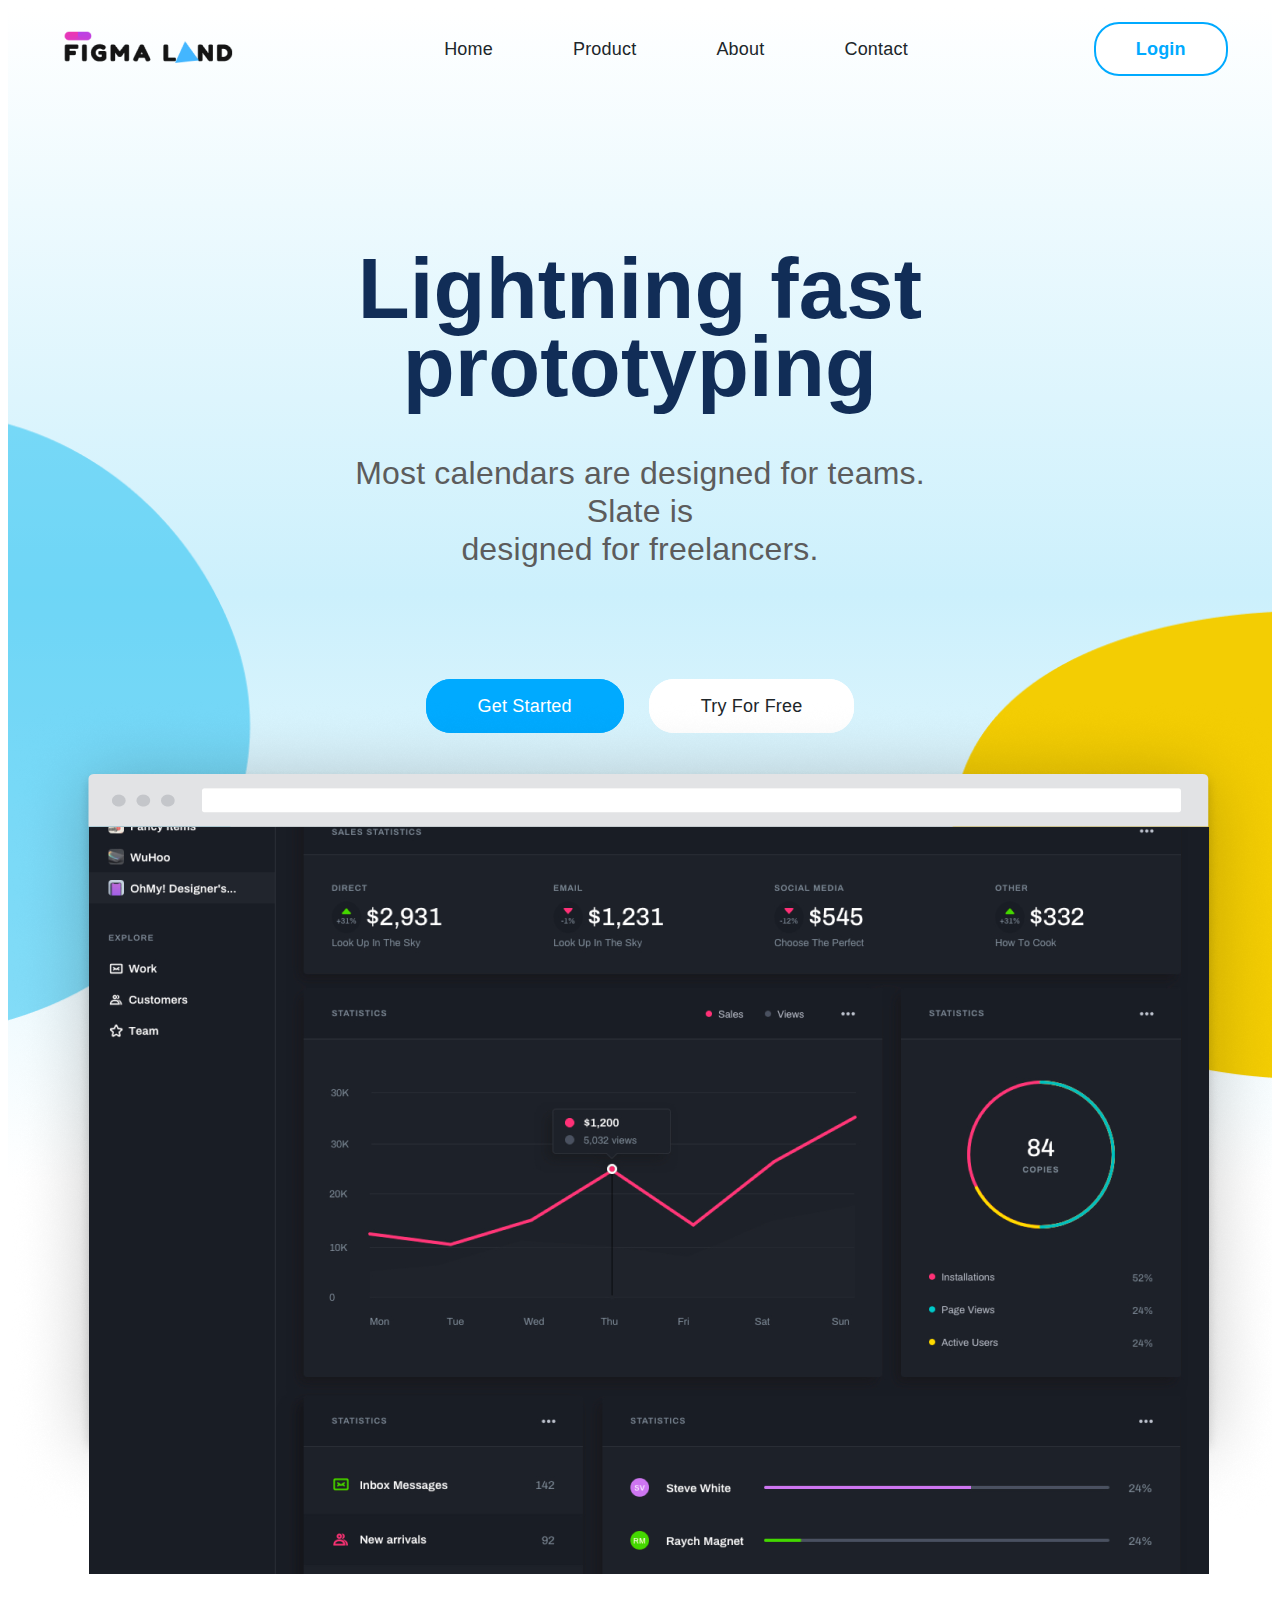
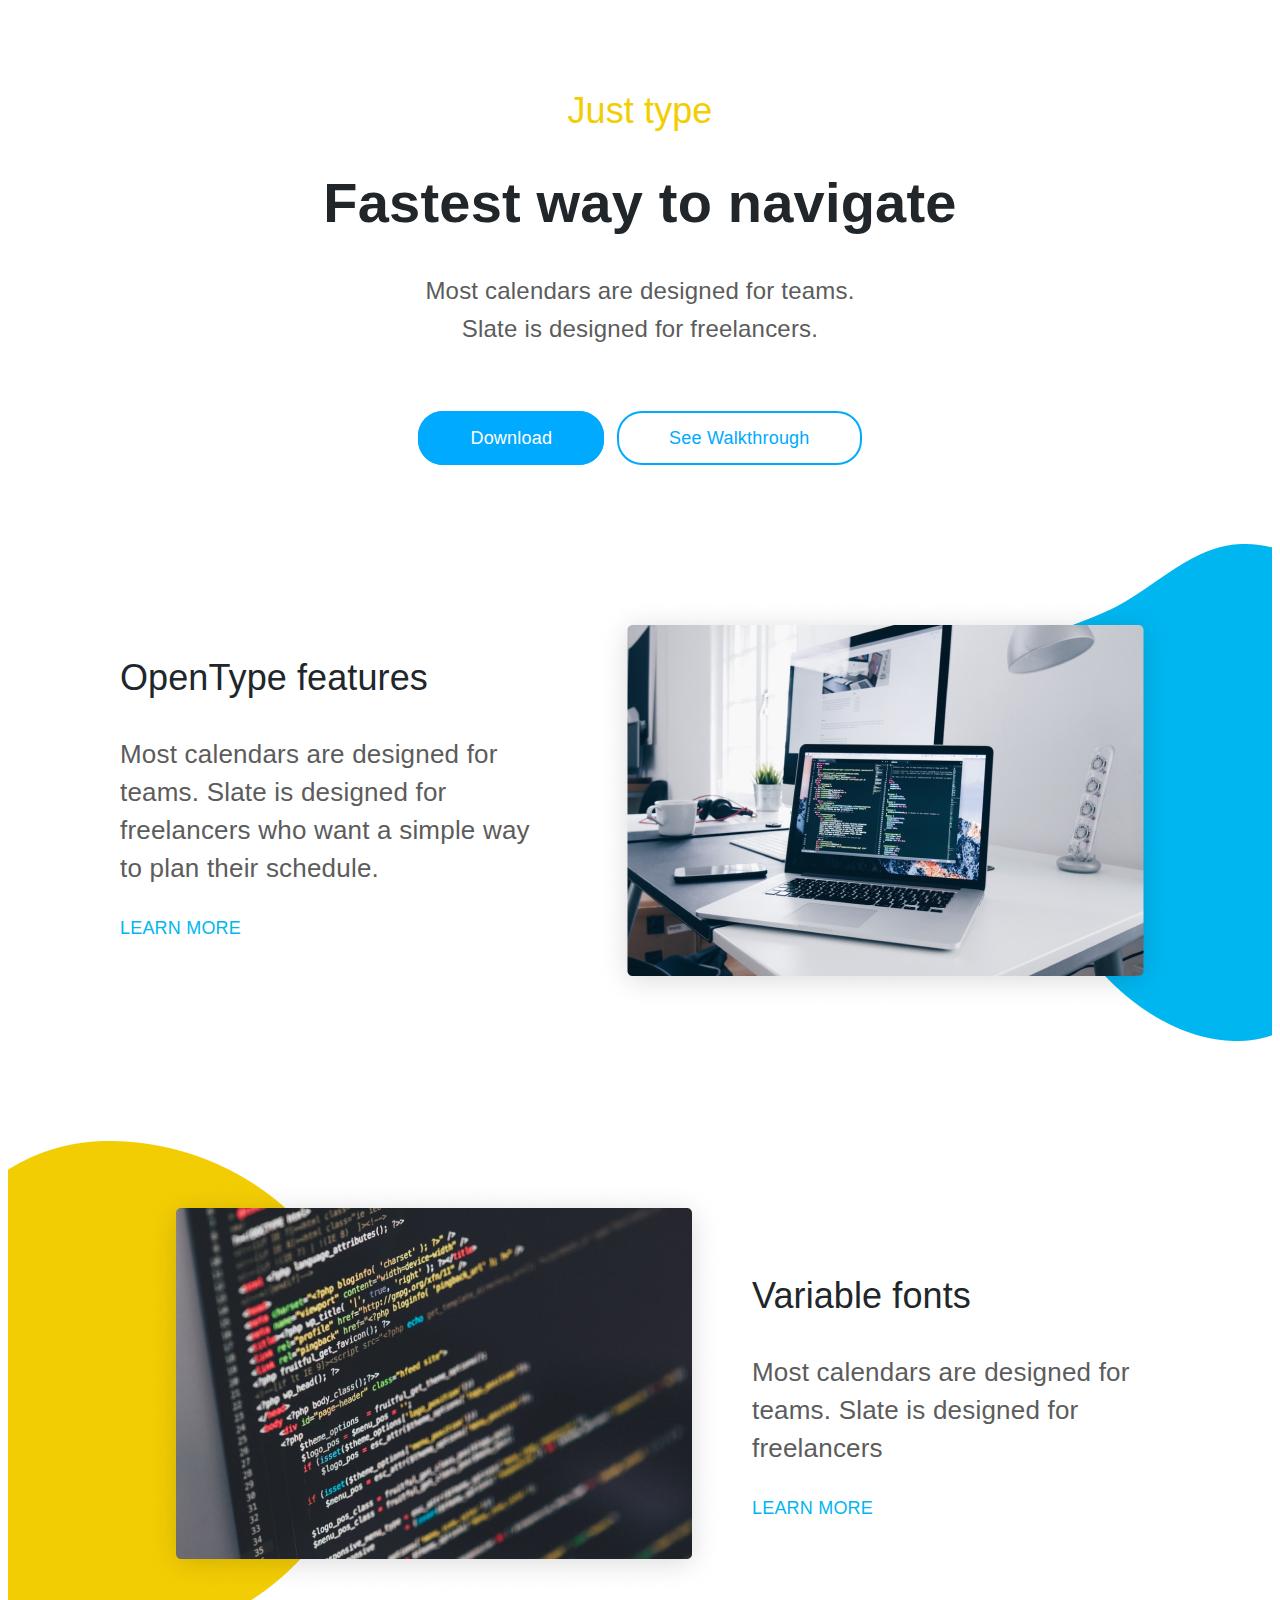
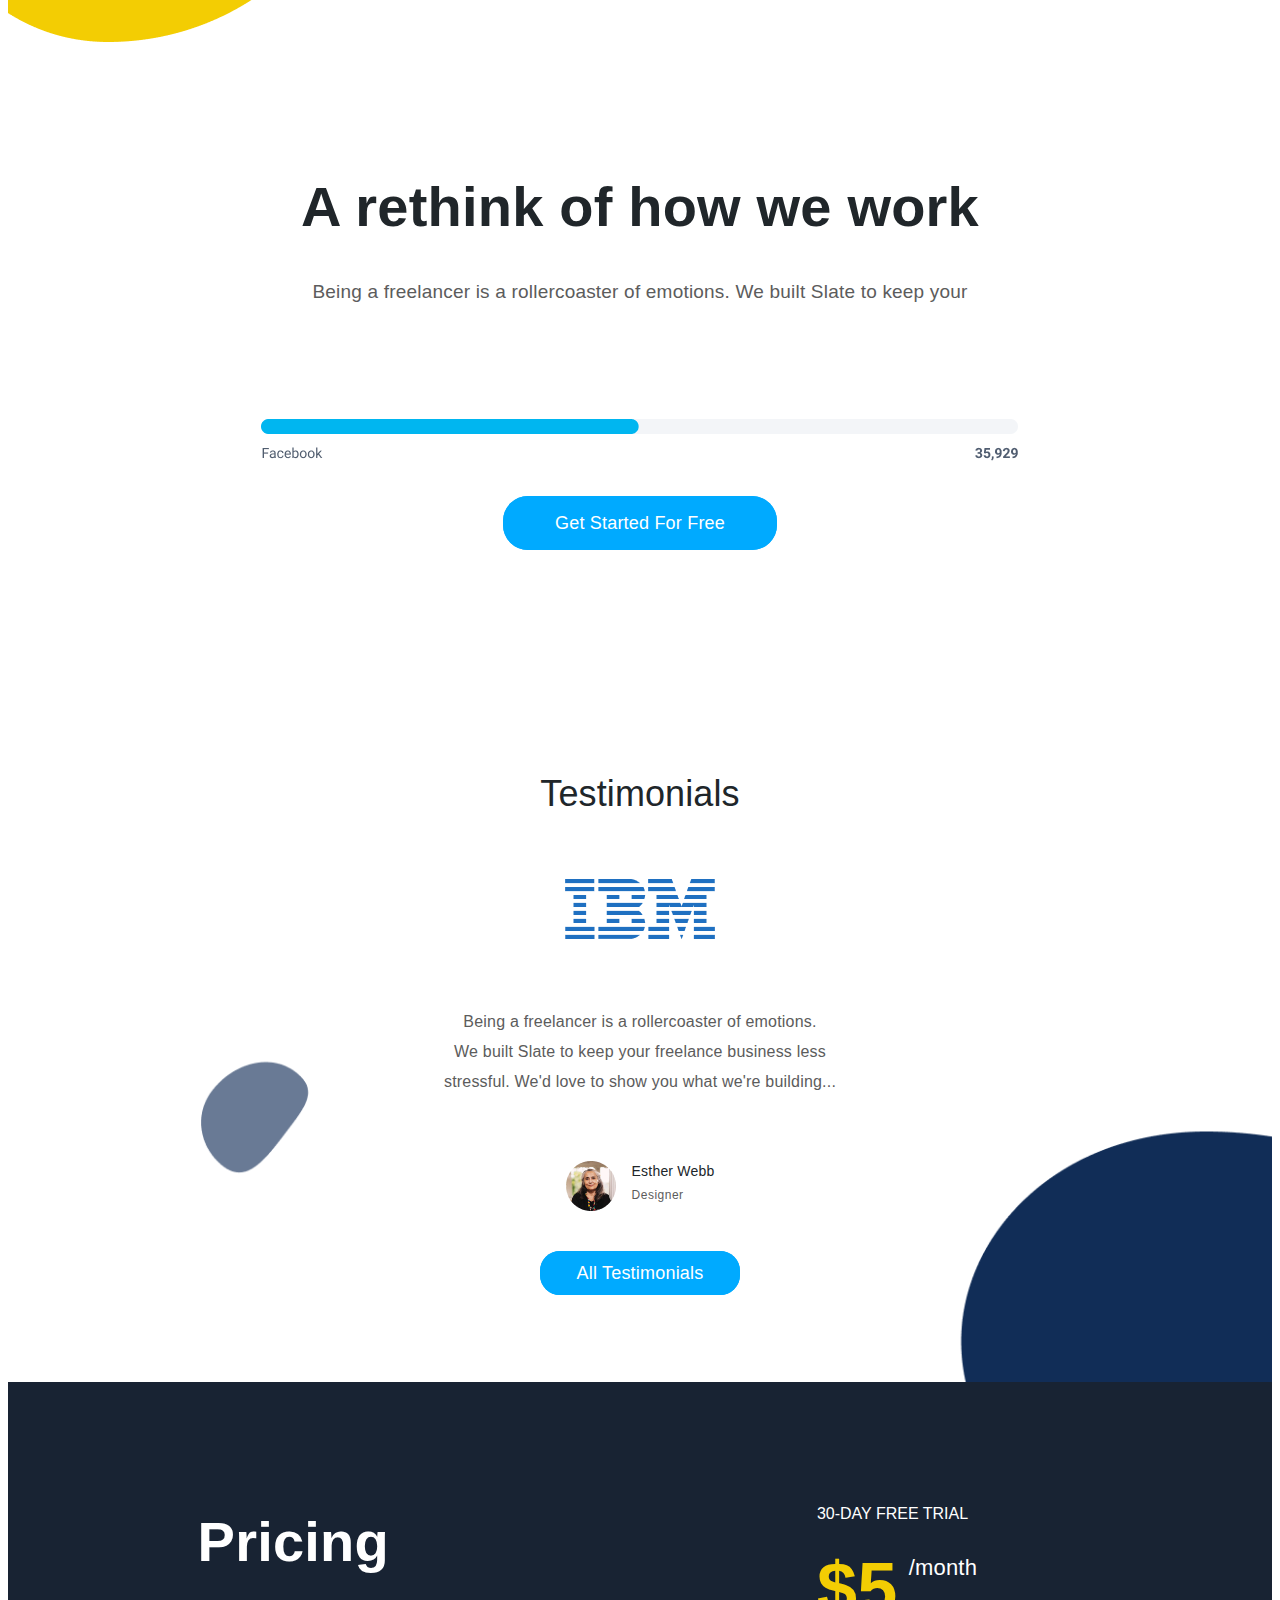
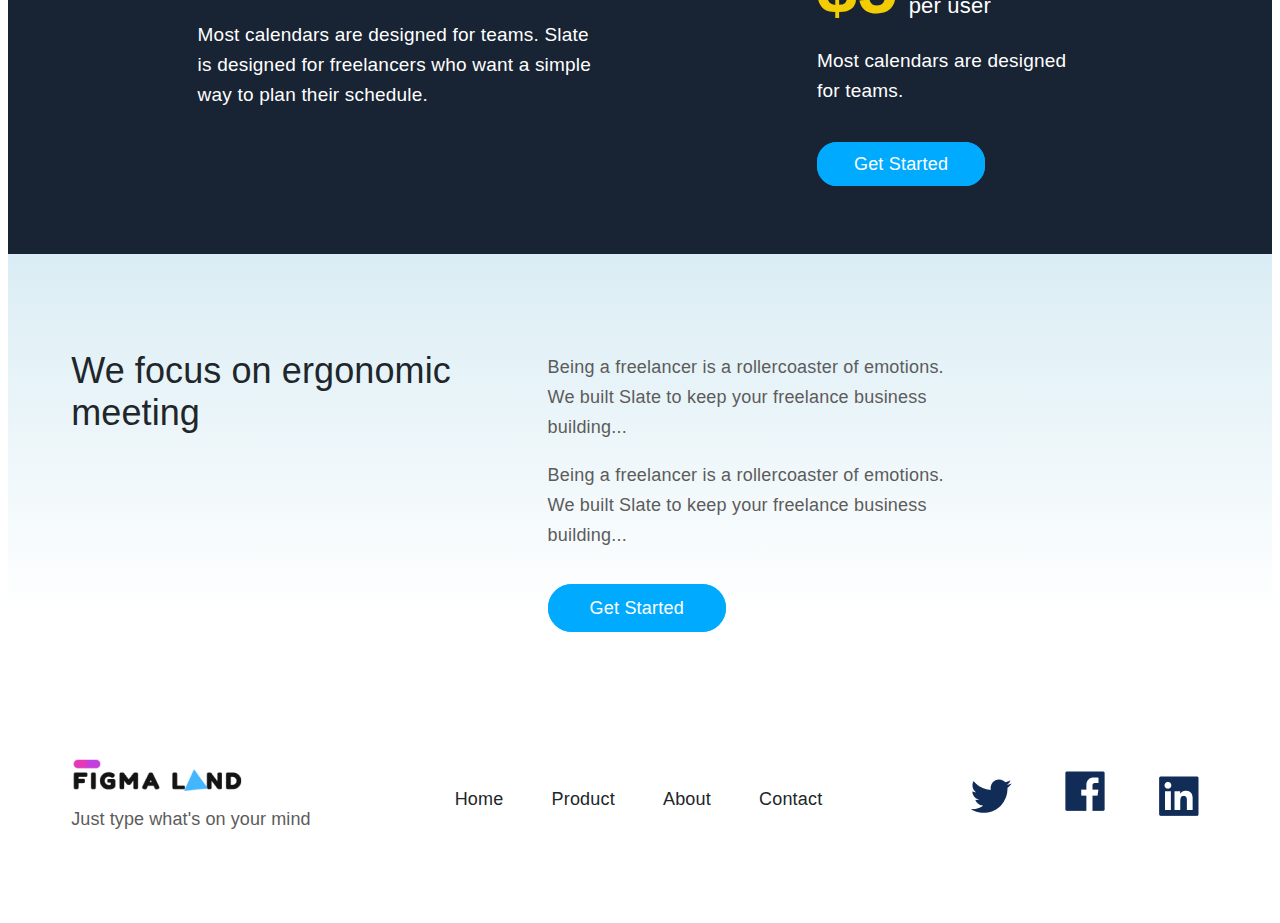
==== index.html @ 4561b0c1 "Add HTML and CSS files" ====
<!DOCTYPE html>
<html lang="en">
<head>
    <meta charset="UTF-8">
    <meta name="viewport" content="width=device-width, initial-scale=1.0">
    <title>Figma Land</title>
    <link rel="preconnect" href="https://fonts.googleapis.com" />
    <link rel="preconnect" href="https://fonts.gstatic.com" crossorigin />
    <link
      href="https://fonts.googleapis.com/css2?family=Lato:wght@300;400&family=Montserrat&display=swap"
      rel="stylesheet"
    />
<link href="https://cdnjs.cloudflare.com/ajax/libs/font-awesome/6.0.0-beta3/css/all.min.css" rel="stylesheet">
    <link rel="stylesheet" href="style.css">
</head>
<body>
    <div class="Container">


        <div class="navandcontainer">
        
     <div class="Lightninnav">
       <header>
         <div class="logo">
            <img src="images/logofigmalogo.png" alt="">
         </div>

     
         <nav>
            <li >Home</li>
            <li >Product</li>
            <li >About</li>
            <li >Contact</li>
        </nav>

        
       
        

        <div class="login">
            <a href="login.html" class="login-button" >Login</a>
        </div>
        <div class="toggle">
            <img src="images/togglepic.png" alt="">
        </div>
       </header>
       
       <div class="LightningContainer">
       <div class="LightningText">
        <h1>Lightning fast 
            prototyping</h1>
            <p>Most calendars are designed for teams. Slate is <br>
                designed for freelancers.</p>
              <div class="mobileP"> Most calendars are designed for teams.</div>  
       </div>

       <div class="startedtry">
       <div class="GetStarted">
            <a href="#" class="started-button" >Get Started</a>
       </div>
       <div class="free">
        <a href="#" class="free-button" >Try For Free</a>
        </div>
        </div>

       

    </div>
</div>
</div>
    <div class="screen">
        <img src="images/FlatBrowser.png" alt="">
    </div>
   


  <div class="navigateContainer">
    <h2>Just type</h2>
    <h1>Fastest way to navigate</h1>
    <p>Most calendars are designed for teams. 
        Slate is designed for freelancers.</p>
       <div class="downloadbuttons">
        <div class="first">
            <a href="#" class="downloadbutton1" >Download</a>
        </div>

        <div class="second">
            <a href="#" class="downloadbutton2" >See Walkthrough</a>
        </div>
       </div> 
  
    </div>




<div class="featuresContainer">
<div class="features1">

<div class="features1text">
<h3>OpenType features </h3>
<p>Most calendars are designed for teams. 
    Slate is designed for freelancers who 
    want a simple way to plan their 
    schedule.</p>
<h5>LEARN MORE</h5>
</div>
<div class="featuresimage1">
    <img src="images/features1.png" alt="">
    </div>
</div>

<div class="features2">

    <div class="features2image">
        <img src="images/features2.png" alt="">
        </div>

        <div class="features2text">
            <h3>Variable fonts </h3>
            <p>Most calendars are designed for 
                teams. Slate is designed for 
                freelancers </p>
            <h5>LEARN MORE</h5>
        </div>

</div>

</div>



<div class="featuresContainer2">
    <div class="secfeatures1">
    
        <div class="secfeaturesimage1">
            <img src="images/2ndfeatures1.png" alt="">
            </div>
        </div>


        <div class="secfeatures1text">
            <h3>Variable fonts </h3>
            <p>Most calendars are designed for 
                teams. Slate is designed for 
                freelancers </p>
            <h5>LEARN MORE</h5>
        </div>

  
    
    
    <div class="secfeatures2">
    
        <div class="secfeatures2image">
            <img src="images/2ndfeatures2.png" alt="">
            </div>
    
            <div class="secfeatures2text">
                <h3>OpenType features </h3>
                <p>Most calendars are designed for teams. 
                    Slate is designed for freelancers who 
                    wan.</p>
                <h5>LEARN MORE</h5>
                </div>
    
    </div>
    
    </div>
    



<div class="rethink">
<h1 class="rethink1">A rethink of how we work</h1>
<p class="rethink1">Being a freelancer is a rollercoaster of emotions. We built Slate to keep your 
</p>

<h1 class="rethink2">File tasks</h1>
<p class="rethink2">Being a freelancer is a rollercoaster 
    of emotions. We built Slate to keep 
    your freelance business 
    less stressful.</p>

<div class="rethinkimage">
    <div class="thinkimage1">
<img src="images/thinkimage2.png" alt="">
    </div>

    <div class="thinkimage2nd">
        <img src="images/thinkimage3.png" alt="">
            </div>

    <div class="thinkimage2">
        <a href="#" class="think2" >Get Started For Free</a>
    </div>
</div>

</div>
<div class="testimonials">
<div class="testi1">
    <div class="testi11">

    <h3>Testimonials</h3>

    <div class="ibmpic">
   <img src="images/ibmpic.png" alt="">
    </div>

    <p class="testimonialsfirst">Being a freelancer is a rollercoaster of emotions. <br>
        We built Slate to keep your freelance business less stressful. 
        We'd love to show you what we're building...</p>

        <p class="testimonials2nd">Being a freelancer is a rollercoaster of 
            emotions. We built Slate to keep your 
            freelance business less stressful. </p>
    
        </div>

    <div class="esther">
     <div class="estherpic">
     <img src="images/estherwebb.png" alt="">
     </div>
     <div class="esthertext">
        <p>Esther Webb</p>
        <div class="designer">Designer</div>
        
     </div>
    </div>

    <div class="testimonialsbutton">
    <a  class="testibutton" href="#">All Testimonials</a>
    </div>
</div>
    <div class="testicover">
        <img src="images/testimonialscover.png" alt="">
    </div>

    <div class="testicover2nd">
        <img src="images/testimonialscover2nd.png" alt="">
    </div>

</div>

<div class="pricingcontainer">
    <div class="pricingflexbox">

    
<div class="pricing">
<h2>Pricing</h2>

<p class="pricing1st">Most calendars are designed for teams. Slate is 
    designed for freelancers who want a simple 
    way to plan their schedule.</p>

    <p class="pricing2nd">Most calendars are designed for teams. Slate is 
        designed for freelancers who want a simple 
        way</p>

</div>

<div class="trial">
<h6>30-DAY FREE TRIAL</h6>

<div class="dollar">
<div class="figure">
    $5
</div>

<div class="month">
    /month per 
    user
</div>
</div>

<p>Most calendars are designed 
    for teams. </p>

<div class="trialbutton">
<a class="trialbtn" href="#">Get Started</a>
</div>

</div>

</div>
</div>

<div class="focus">
    <div class="focusflex">
<div class="focushead">
<h4>We focus on ergonomic
    meeting</h4>
</div>

<div class="focusparagraph">
<p>Being a freelancer is a rollercoaster of emotions. 
    We built Slate to keep your freelance business
    building...
    </p>
    <p>Being a freelancer is a rollercoaster of emotions. 
        We built Slate to keep your freelance business
        building...</p>
<div class="focusbutton">
    <a class="focusbtn" href="#">Get Started</a>
</div>
</div>
</div>
</div>

<div class="footer">
    <div class="footerflex">

    
    <div class="footerlogo">
   <div class="footerpic">
<img src="images/footlogo.png" alt="">
   </div>
   <p>Just type what's on your mind</p>
    </div>

   <div class="footernav">
  <li>Home</li>
  <li>Product</li>
  <li>About</li>
  <li>Contact</li>
   </div>

   <div class="footersocials">
  <div class="twitter">
<img src="images/twitterfoot.png" alt="">
  </div>

  <div class="fb">
    <img src="images/fbfoot.png" alt="">
  </div>

  <div class="linkedin">
    <img src="images/linkedfoot.png" alt="">
  </div>
   </div>
</div>
</div>

    </div>




    </body>
</html>
---- style.css ----
@import url("https://fonts.googleapis.com/css2?family=Lato:wght@300;400&family=Montserrat&display=swap");
.Container{
    width: 100%;
    overflow: hidden;
}

header{
    display: flex;
    width: 93%;
    margin: auto;
    gap: 5rem;
    align-items: center;
    justify-content: center;
}
nav{
    display: flex;
    margin: auto;
    gap: 5rem;

}
li{
    list-style: none;

    font-family: 'Circular Std', Arial, sans-serif;
font-size: 18px;
font-weight: 420;
line-height: 20px;
letter-spacing: 0.20000000298023224px;
text-align: left;
color: #20262A;

}

.login-button{
    border: 2px solid #00aaff;
    text-decoration: none;
    border-radius: 25px;
    padding: 15px 40px;
    text-align: center;
    color: #00aaff;
    background-color: white;
    
    font-family: 'Circular Std', Arial, sans-serif;
font-size: 18px;
font-weight: 700;
line-height: 20px;
letter-spacing: 0.20000000298023224px;
text-align: left;

}

.login-button:hover {
        background-color: #00aaff;
        color: #ffffff;
}
.toggle{
    display: none;
}

.LightningText h1{
    font-family: 'Circular Std', Arial, sans-serif;
font-size: 72px;
font-weight: 600;
line-height: 78px;
letter-spacing: 0.20000000298023224px;
text-align: center;
width: 70%;
margin: auto;
margin-top: 10rem;
margin-bottom: 3rem;
color: #112D57;


}
.LightningText{
    text-align: center;
    margin: auto;
    width: 93%;
    

}
.LightningText p{
    
    font-family: 'Circular Std', Arial, sans-serif;
    font-size: 24px;
    font-weight: 450;
    line-height: 38px;
    letter-spacing: 0.20000000298023224px;
    text-align: center;
    color: #5C5C5C;
    width: 50%;
    margin: auto;
    margin-top: 3rem;

}

.mobileP{
    display: none;
}

.startedtry{
    display: flex;
    margin: auto;
    text-align: center;
    width: 93%;
    justify-content: center;
    margin-top: 8rem;
    margin-bottom: 4rem;
    gap: 25px;
}




.started-button{
    border: 2px solid #00aaff;
    text-decoration: none;
    border-radius: 25px;
    padding: 15px 50px;
    text-align: center;
    color: white;
    background-color: #00aaff;
    
font-family: 'Circular Std', Arial, sans-serif;
font-size: 18px;
font-weight: 500;
line-height: 20px;
letter-spacing: 0.2px;


}

.started-button:hover {
        background-color:  #ffffff;
        color: #00aaff;
}

.free-button{
    border: 2px solid white;
    text-decoration: none;
    border-radius: 25px;
    padding: 15px 50px;
    text-align: center;
    color: #20262A;
    background-color: white;
    font-family: 'Circular Std', Arial, sans-serif;
font-size: 18px;
font-weight: 500;
line-height: 20px;
letter-spacing: 0.2px;
}

.free-button:hover {
        background-color:  #00aaff;
        color: white;
}

.LightningContainer{
    background-image: url('images/confettishapes.png');
    background-repeat: no-repeat;
    background-size: 100%;
    padding-bottom: 25rem;
    
   
}
.navandcontainer {
    background: linear-gradient(to bottom, white, #ccf0fc, white);
  
}



 
 .screen{
    margin: auto;
    text-align: center;
    
    justify-content: center;
    position: relative;
    margin-top: -30rem;
 }
 .navigateContainer{
    margin: auto;
    width: 93%;
    text-align: center;
    margin-top: 7rem;
 }
.navigateContainer h2{
   
    font-family: 'Circular Std', Arial, sans-serif;
font-size: 36px;
font-weight: 450;
line-height: 42px;
letter-spacing: 0.10000000149011612px;
color: #F3CD03;
text-align: center;



}

.navigateContainer h1{
    font-family: 'Circular Std', Arial, sans-serif;
font-size: 56px;
font-weight: 700;
line-height: 65px;
letter-spacing: 0.20000000298023224px;
text-align: center;
color: #20262A;
}


.navigateContainer p{
    font-family: 'Circular Std', Arial, sans-serif;
font-size: 24px;
font-weight: 450;
line-height: 38px;
letter-spacing: 0.20000000298023224px;
text-align: center;
color: #5C5C5C;
width: 40%;
justify-content: center;
align-items: center;
margin: auto;


}

.downloadbuttons{
    display: flex;
    margin: auto;
    gap: 13px;
    text-align: center;
    justify-content: center;
    margin-top: 5rem;

}

.downloadbutton1{
    border: 2px solid #00aaff;
    text-decoration: none;
    border-radius: 25px;
    padding: 15px 50px;
    text-align: center;
    color: white;
    background-color: #00aaff;
    font-family: 'Circular Std', Arial, sans-serif;
font-size: 18px;
font-weight: 500;
line-height: 20px;
letter-spacing: 0.2px;
}

.downloadbutton1:hover {
        background-color:  white;
        color: #00aaff;
}

.downloadbutton2{
    border: 2px solid #00aaff;
    text-decoration: none;
    border-radius: 25px;
    padding: 15px 50px;
    text-align: center;
    color: #00aaff;
    background-color: white;
    font-family: 'Circular Std', Arial, sans-serif;
font-size: 18px;
font-weight: 500;
line-height: 20px;
letter-spacing: 0.2px;
}

.downloadbutton2:hover {
        background-color:  #00aaff;
        color: white;
}
.featuresContainer{
    width: 100%;
}

.featuresContainer2{
    display: none;
}

.features1{
    display: flex;
    margin: auto;
    align-items: center;
    margin-top: 6rem;
    
}
.features1text{
    width: 40%;
    justify-content: center;
    margin-left: 7rem;
    
   
  

}
.featuresimage1{
    width: 60%;
    text-align: right;
    
    
}




.features1text h3{
    font-family: 'Circular Std', Arial, sans-serif;
    font-size: 36px;
    font-weight: 450;
    line-height: 42px;
    letter-spacing: 0.10000000149011612px;
    text-align: left;
    color: #20262A;
}
.features1text p{
  
    font-family: 'Circular Std', Arial, sans-serif;

font-size: 26px;
font-weight: 450;
line-height: 38px;
letter-spacing: 0.20000000298023224px;
text-align: left;
width: 95%;
color: #5C5C5C;

}

.features1text h5{
    
    font-family: 'Circular Std', Arial, sans-serif;

font-size: 18px;
font-weight: 450;
line-height: 20px;
letter-spacing: 0.20000000298023224px;
text-align: left;
color: #00B6F0;

}

.features2{
    display: flex;
    margin: auto;
    align-items: center;
    margin-top: 6rem;
    
}


    

.features2text{
    width: 50%;
    justify-content: center;
    margin-left: 7rem;
   
  

}
.features2image{
    width: 50%;
    text-align: right;
}


.features2text h3{
    font-family: 'Circular Std', Arial, sans-serif;
    font-size: 36px;
    font-weight: 450;
    line-height: 42px;
    letter-spacing: 0.10000000149011612px;
    text-align: left;
    color: #20262A;
}
.features2text p{
  
    font-family: 'Circular Std', Arial, sans-serif;

font-size: 26px;
font-weight: 450;
line-height: 38px;
letter-spacing: 0.20000000298023224px;
text-align: left;
width: 80%;
color: #5C5C5C;

}

.features2text h5{
    font-family: 'Circular Std', Arial, sans-serif;
font-size: 18px;
font-weight: 450;
line-height: 20px;
letter-spacing: 0.20000000298023224px;
text-align: left;
color: #00B6F0;

}
.rethink{
    margin: auto;
    text-align: center;
    margin-top: 8rem;
}

.rethink2{
    display: none;
}

.rethink h1{
    
    font-family: 'Circular Std', Arial, sans-serif;
font-size: 56px;
font-weight: 700;
line-height: 65px;
letter-spacing: 0.20000000298023224px;
color: #20262A;

}

.rethink p{
    font-family: 'Circular Std', Arial, sans-serif;
    font-size: 19px;
    font-weight: 450;
    line-height: 30px;
    letter-spacing: 0.20000000298023224px;
    color: #5C5C5C;
    margin-bottom: 7rem;
}
.thinkimage1{
    margin-bottom: 3rem;
}

.thinkimage2nd{
    display: none;
}

.think2{
    border: 2px solid #00aaff;
    text-decoration: none;
    border-radius: 25px;
    padding: 15px 50px;
    text-align: center;
    color: white;
    background-color: #00aaff;
    font-family: 'Circular Std', Arial, sans-serif;
font-size: 18px;
font-weight: 500;
line-height: 20px;
letter-spacing: 0.2px;
}

.think2:hover {
        background-color:  white;
        color: #00aaff;
}
.rethinkimage{
    margin-bottom: 15rem;
}

.testimonials{
    margin: auto;
    text-align: center;
  
    
}

.testimonials2nd{
    display: none;
}

.testicover2nd{
    display: none;
}

.testimonials h3{
    
    font-family: 'Circular Std', Arial, sans-serif;
font-size: 36px;
font-weight: 450;
line-height: 42px;
letter-spacing: 0.10000000149011612px;
color: #20262A;
margin-bottom: 4rem;
}

.ibmpic{
    margin-bottom: 4rem;
}

.testimonials p{
    
    font-family: 'Circular Std', Arial, sans-serif;
font-size: 16px;
font-weight: 450;
line-height: 30px;
letter-spacing: 0.20000000298023224px;
text-align: center;
color: #5C5C5C;
width: 35%;
margin: auto;
margin-bottom: 4rem;
}

.esther{
    text-align: center;
    
    display: flex;
    justify-content: center;
}

.esthertext{
    margin-left: 1rem;
   
}

.esthertext p{
    
    font-family: 'Circular Std', Arial, sans-serif;
    font-size: 14px;
    font-weight: 500;
    line-height: 20px;
    letter-spacing: 0.20000000298023224px;
    text-align: left;
    color: #20262A;
    width: 100%;
}
.designer{
    
    font-family: 'Circular Std', Arial, sans-serif;
font-size: 12px;
font-weight: 450;
line-height: 28px;
letter-spacing: 0.5px;
text-align: left;
color: #5C5C5C;
margin-top: -4rem;
}

.testibutton{
    border: 2px solid #00aaff;
    text-decoration: none;
    color: white;
    background-color: #00aaff;
    border-radius: 20px;
    padding: 10px 35px;
    margin: auto;
    font-family: 'Circular Std', Arial, sans-serif;
font-size: 18px;
font-weight: 500;
line-height: 20px;
letter-spacing: 0.2px;
}
.testimonialsbutton{
    margin-top: 3rem;
}
.testibutton:hover {
    background-color: white;
    color: #00aaff;

}

.testicover{
    
    margin-top: -10rem;
    margin-right: -6rem;
}

.testicover img{
    width: 80%;
    margin-top: 7rem;
    margin-right: -5.3rem;
}

.testi1{
    position: relative;
    margin-bottom: -45rem;
}
.pricingcontainer{
    background-color: #182333;
    padding: 5rem 0rem;
    position: relative;
    margin-top: -0.2rem;
}
.pricingflexbox{
    display: flex;
    width: 70%;
    margin: auto;
    
}
.pricing{
    width: 70%;
}

.pricing h2{
    font-family: 'Circular Std', Arial, sans-serif;
font-size: 56px;
font-weight: 700;
line-height: 65px;
letter-spacing: 0.20000000298023224px;
text-align: left;
color: #FFFFFF;

}

.pricing2nd{
    display: none;
}

.pricing p{
    width: 66%;
   
font-family: 'Circular Std', Arial, sans-serif;
font-size: 19px;
font-weight: 450;
line-height: 30px;
letter-spacing: 0.20000000298023224px;
text-align: left;
color: #FFFFFF;

}




.trial{
    width: 30%;
}

.trial h6{
    
    font-family: 'Circular Std', Arial, sans-serif;
    font-size: 16px;
    font-weight: 450;
    line-height: 28px;
    letter-spacing: 0.2;
    text-align: left;
    color: white;
}

.dollar{
    display: flex;
    margin-top: -1rem;
    gap: 0.7rem;
}
.figure{
    
font-family: 'Circular Std', Arial, sans-serif;
font-size: 72px;
font-weight: 900;
line-height: 78px;
letter-spacing: 0.20000000298023224px;
text-align: left;
color: #F3CD03;

}

.month{
    
font-family: 'Circular Std', Arial, sans-serif;
font-size: 22px;
font-weight: 450;
line-height: 38px;
letter-spacing: 0.20000000298023224px;
text-align: left;
color: white;
width: 40%;

}
.trial p{
   
font-family: 'Circular Std', Arial, sans-serif;
font-size: 19px;
font-weight: 450;
line-height: 30px;
letter-spacing: 0.20000000298023224px;
text-align: left;
color: white;
}

.trialbtn{
    border: 2px solid #00aaff;
    text-decoration: none;
    color: white;
    background-color: #00aaff;
    border-radius: 20px;
    padding: 10px 35px;
    margin: auto;
    font-family: 'Circular Std', Arial, sans-serif;
font-size: 18px;
font-weight: 500;
line-height: 20px;
letter-spacing: 0.2px;
}
.trialbutton{
    margin-top: 3rem;
}
.trialbtn:hover {
    background-color: white;
    color: #00aaff;

}

.focus {
    background: linear-gradient(to bottom , #daedf4, rgba(255, 255, 255, 0));
    margin-top: -2.98rem;
}



.focusflex{
    display: flex;
    width: 90%;
    margin: auto;
    gap: 5rem;
    text-align: center;
    margin-top: 3rem;
    
}

.focushead{
    margin-top: 3rem;

}

.focushead h4{
font-family: 'Circular Std', Arial, sans-serif;
font-size: 36px;
font-weight: 450;
line-height: 42px;
letter-spacing: 0.10000000149011612px;
text-align: left;
color: #20262A;


}

.focusparagraph{
    margin-top: 5rem;
}

.focusparagraph p{

font-family: 'Circular Std', Arial, sans-serif;
font-size: 18px;
font-weight: 450;
line-height: 30px;
letter-spacing: 0.20000000298023224px;
text-align: left;
color: #5C5C5C;
width: 60%;
}

.focusbutton{
    text-align: left;
    margin-top: 3rem;
}

.focusbtn{
    border: 2px solid #00aaff;
    text-decoration: none;
    border-radius: 25px;
    padding: 12px 40px;
    text-align: left;
    color: white;
    background-color: #00aaff;
    font-family: 'Circular Std', Arial, sans-serif;
font-size: 18px;
font-weight: 500;
line-height: 20px;
letter-spacing: 0.2px;
}
.focusbtn:hover {
    background-color: white;
    color: #00aaff;

}


.footerflex{
    display: flex;
    width: 90%;
    margin: auto;
    gap: 9rem;
    text-align: center;
    margin-top: 8rem;
    align-items: center;
    margin-bottom: 4rem;
}

.footerpic{
    text-align: left;
    gap: 1rem;
}


.footerlogo p{
font-family: 'Circular Std', Arial, sans-serif;
font-size: 18px;
font-weight: 450;
line-height: 28px;
letter-spacing: 0.10000000149011612px;
color: #5C5C5C;
margin-top: -0.2rem;

}

.footernav{
    display: flex;
    gap: 3rem;
}

.footernav li{
   
    font-family: 'Circular Std', Arial, sans-serif;
    font-size: 18px;
    font-weight: 450;
    line-height: 20px;
    letter-spacing: 0.20000000298023224px;
    text-align: left;
    color: #20262A;
    
}

.footersocials{
    display: flex;
    gap: 3rem;
    align-items: flex-start;
}

@media screen and (max-width: 1440px) {
    .LightningText h1{
     font-size: 85px;
    font-weight: 700;
    width: 50%;
   
    
    
    }
    
    .LightningText p{
        font-size: 32px;
        font-weight: 500;
        width: 55%;
    }

    
    .testicover img{
        width: 80%;
        margin-top: 7rem;
        margin-right: -7.1rem;
    }

    .pricingcontainer{
        margin-top: -0.4rem;
    }
    

}


@media screen and (max-width: 1024px) {
    .LightningText h1{
        font-size: 72px;
    font-weight: 600;
    width: 70%;
    }
    
    .LightningText p{
        font-size: 24px;
        font-weight: 450;
        width: 60%;
    }
    
     .screen img{
        width: 100%;
     }

     .navigateContainer p{
    width: 50%;
    }


  
    .features1text{
        width: 40%;
        margin-left: 3rem;
    }
    .featuresimage1{
        width: 60%;
    }
    
    .featuresimage1 img{
        width: 100%;
    }
    
    
    .features1text h3{
       font-size: 33px;
        font-weight: 450;
        
    }
    .features1text p{
      
    font-size: 21px;
    font-weight: 450;
    width: 100%;
    
    }
    
    .features1text h5{
    font-size: 15px;
    font-weight: 450;
   
    }

    .features2text{
        width: 40%;
        margin-left: 2rem;
    }
    .features2image{
        width: 60%;
    }
    
    .features2image img{
        width: 100%;
    }
    
    
    .features2text h3{
       font-size: 33px;
        font-weight: 450;
        
    }
    .features2text p{
      
    font-size: 23px;
    font-weight: 450;
    width: 95%;
    
    }
    
    .features2text h5{
    font-size: 15px;
    font-weight: 450;
   
    }

    .testimonials p{
   font-size: 16px;
    font-weight: 450;
    width: 45%;
    
    }


    .esthertext p{
     font-size: 12px;
        font-weight: 600;
        width: 100%;
    }
    .designer{
     font-size: 12px;
    font-weight: 450;
    margin-top: -4rem;
    }


    .testicover{
    
        margin-top: -10rem;
        margin-right: -6rem;
    }
    
    .testicover img{
        width: 80%;
        margin-top: 12rem;
        margin-right: -1.8rem;
    }

    .pricingflexbox{
        display: flex;
        width: 85%;
        margin: auto;
        align-items: flex-start;
        
    }

    
.month{
   font-size: 20px;
    }

    .focusflex{
        width: 90%;
        gap: 3rem;
        margin-top: 3rem;   
    }

    .focusparagraph p{
        font-size: 15px;
        font-weight: 400;
        width: 75%;
        }
    
        .focusparagraph{
            width: 55%;
        }

        .focushead{
        width: 45%;
        }
       

        .footerflex{
            gap: 4rem;
        }
        
        
        .footerlogo p{
            font-size: 15px;
        }
        
        .footernav{
            gap: 2rem;
        }
        
        .footernav li{
            font-size: 15px;
        }
        
        .footersocials{
            gap: 3rem;
        }
        
        
}


@media screen and (max-width: 900px) {


nav{
    display:none;
}

.logo img{
 margin-left: 3rem;
}

.toggle{
    display: block;
}
.login{
    margin-left: 16rem;
}

.LightningText p{
    font-size: 21px;
    width: 60%;
}
.startedtry{
    margin-left: -8rem;
}

.navigateContainer p{
    font-size: 21px;
width: 50%;
}

.features1text{
    width: 48%;
    margin-left: 3rem;
}
.featuresimage1{
    width: 52%;
}

.features1text h3{
    font-size: 33px;
    font-weight: 400;
}
.features1text p{
font-size: 20px;
font-weight: 400;
width: 90%;
}

.features2text{
    width: 48%;
    margin-left: 3rem;
}
.features2image{
    width: 52%;
}

.features2text h3{
    font-size: 33px;
    font-weight: 400;
}
.features2text p{
font-size: 20px;
font-weight: 400;
width: 85%;
}

.thinkimage1 img{
   width: 70%;
}

.testicover img{
    margin-top: 18rem;
    margin-right: -0.3rem;
}

.pricing h2{
font-size: 52px;
font-weight: 700;
}

.pricing p{
    width: 66%;
font-size: 15px;
font-weight: 450;
}

.trial h6{
    font-size: 13px;
    font-weight: 450;
}

.figure{
font-size: 68px;
font-weight: 900;
}

.month{
font-size: 18px;
font-weight: 450;
width: 40%;

}
.trial p{
 font-size: 16px;
font-weight: 450;
}

.focushead h4{
    width: 100%;
}

.focusparagraph{
    width: 45%;
}

.focushead{
width: 55%;
}

.focusparagraph p{
    width: 100%;
}

.footerflex{
    gap: 4rem;
    width: 100%;
}


.footerlogo p{
    font-size: 13px;
}

.footernav{
    gap: 1.5rem;
}

.footernav li{
    font-size: 13px;
}

.footersocials{
    gap: 2rem;
}

}

 @media screen and (max-width: 650px){

    header{
        margin: auto;
        gap: 1rem;
    }



    .login-button{
    text-align: center;
    margin-left: -10rem;
    }

    .logo{
        margin-left: -5rem;
    }


    .LightningContainer{
        background-image: url('images/confettishapes2.png');
        background-repeat: no-repeat;
        background-size: 100%;
        padding-bottom: 35rem;
        padding-top: 3rem;
    }

    
.LightningText h1{
font-size: 60px;
margin-top: 6rem;
margin-bottom: 3rem;
}


.LightningText p{
    display: none;
}
.mobileP{
    display: block;
    font-family: 'Circular Std', Arial, sans-serif;
    font-size: 24px;
    font-weight: 450;
    line-height: 38px;
    letter-spacing: 0.20000000298023224px;
    text-align: center;
    color: #5C5C5C;
    width: 55%;
    margin: auto;
    margin-top: rem;
}

.startedtry{
    display: flex;
    margin: auto;
    text-align: center;
    width: 93%;
    justify-content: center;
    margin-top: 8rem;
    margin-bottom: -2rem;
    gap: 2rem;
}



.started-button{
padding: 15px 55px;
font-size: 18px;
font-weight: 600;
}



.free-button{
    padding: 15px 55px;
    font-size: 18px;
font-weight: 600;
}


.navigateContainer h1{
font-size: 56px;
font-weight: 700;
width:60%;
text-align: center;
margin: auto;
justify-content: center;
align-items: center;
margin-bottom: 2rem;
}


.navigateContainer p{
    font-size: 24px;
font-weight: 450;
text-align: center;
width: 55%;
justify-content: center;
align-items: center;
margin: auto;
}

.downloadbuttons{
    display: inline-block;
    margin: auto;
    gap: 3rem;
    text-align: center;
    justify-content: center;
    margin-top: 5rem;

}

.downloadbutton1{
    border: 2px solid #00aaff;
    text-decoration: none;
    border-radius: 25px;
    padding: 15px 97px;
    text-align: center;
    color: white;
    background-color: #00aaff;
    font-family: 'Circular Std', Arial, sans-serif;
font-size: 18px;
font-weight: 500;
line-height: 20px;
letter-spacing: 0.2px;

}


.downloadbutton2{
    border: 2px solid #00aaff;
    text-decoration: none;
    border-radius: 25px;
    padding: 15px 70px;
    text-align: center;
    color: #00aaff;
    background-color: white;
    font-family: 'Circular Std', Arial, sans-serif;
font-size: 18px;
font-weight: 500;
line-height: 20px;
letter-spacing: 0.2px;
}

.first{
    width: 100%;
    margin-bottom: 3rem;
}
.featuresContainer{
    display: none;
}

.featuresContainer2{
    display: inline-block;
}

.secfeatures1{
    margin: auto;
    align-items: center;
    text-align: center;
    margin-top: 6rem;
    
}
.secfeatures1text{
    width: 75%;
    justify-content: center;
    text-align: center;
    align-items: center;
    margin: auto;
    
    
   
  

}
.secfeaturesimage1 img{
    width: 100%;
    text-align: left;
}




.secfeatures1text h3{
    font-family: 'Circular Std', Arial, sans-serif;
    font-size: 36px;
    font-weight: 450;
    line-height: 42px;
    letter-spacing: 0.10000000149011612px;
    color: #20262A;
}
.secfeatures1text p{
  
    font-family: 'Circular Std', Arial, sans-serif;

font-size: 26px;
font-weight: 450;
line-height: 38px;
letter-spacing: 0.20000000298023224px;
width: 95%;
color: #5C5C5C;

}

.secfeatures1text h5{
    
    font-family: 'Circular Std', Arial, sans-serif;

font-size: 18px;
font-weight: 450;
line-height: 20px;
letter-spacing: 0.20000000298023224px;
color: #00B6F0;

}

.secfeatures2{
    margin: auto;
    align-items: center;
    text-align: center;
    margin-top: 6rem;
}


    

.secfeatures2text{
    width: 75%;
    justify-content: center;
    text-align: center;
    margin: auto;
   
  

}
.secfeatures2image img{
    width: 100%;
    text-align: right;
}


.secfeatures2text h3{
    font-family: 'Circular Std', Arial, sans-serif;
    font-size: 36px;
    font-weight: 450;
    line-height: 42px;
    letter-spacing: 0.10000000149011612px;
    width: 60%;
    color: #20262A;
    text-align: center;
    margin: auto;
    margin-bottom: 1rem;
}
.secfeatures2text p{
  
    font-family: 'Circular Std', Arial, sans-serif;

font-size: 26px;
font-weight: 450;
line-height: 38px;
letter-spacing: 0.20000000298023224px;
width: 80%;
color: #5C5C5C;
text-align: center;
margin: auto;

}

.secfeatures2text h5{
    font-family: 'Circular Std', Arial, sans-serif;
font-size: 18px;
font-weight: 450;
line-height: 20px;
letter-spacing: 0.20000000298023224px;
color: #00B6F0;

}


.rethink2{
    display: inline-block;
}

.rethink1{
    display: none;
}

.rethink p{
    font-size: 23px;
    font-weight: 450;
    width: 60%;
}
.thinkimage2nd{
    margin-bottom: 3rem;
}

.thinkimage1{
    display: none;
}

.thinkimage2nd{
display: inline-block;
}

.testimonials2nd{
    display: inline-block;
}

.testicover2nd{
    display: inline-block;
}

.testimonialsfirst{
    display: none;
}


.testicover{
    display: none;
}

.testicover2nd{
    width: 100%;
    margin-top: -3rem;
}

.testicover2nd img{
    width: 100%;
    margin-top: rem;
}

.pricing1st{
   display: none;
}

.pricing2nd{
    display: inline-block;
}

.pricingflexbox{
    display: block;
    width: 100%;
    margin: auto;
    text-align: center;
    
}

.pricing{
    width: 100%;
}

.pricing h2{
    font-family: 'Circular Std', Arial, sans-serif;
font-size: 56px;
font-weight: 700;
line-height: 65px;
letter-spacing: 0.20000000298023224px;
text-align: center;
color: #FFFFFF;

}


.pricing p{
    width: 60%;
font-family: 'Circular Std', Arial, sans-serif;
font-size: 19px;
font-weight: 450;
line-height: 30px;
letter-spacing: 0.20000000298023224px;
text-align: center;
color: #FFFFFF;
margin-top: -1rem;

}




.trial{
    width: 30%;
    text-align: center;
    margin: auto;
}

.trial h6{
    
    font-family: 'Circular Std', Arial, sans-serif;
    font-size: 25px;
    font-weight: 500;
    line-height: 28px;
    letter-spacing: 0.2;
    text-align: center;
    margin: auto;
    margin: 2rem 2rem;
    color: white;
   width: 80%;
}

.dollar{
    display: flex;
    margin-top: -1rem;
    text-align: center;
    margin: auto;
    gap: -1rem;
}
.figure{
    
font-family: 'Circular Std', Arial, sans-serif;
font-size: 72px;
font-weight: 900;
line-height: 78px;
letter-spacing: 0.20000000298023224px;
/* text-align: center; */
color: #F3CD03;
margin: auto;
margin-right: -rem;

}

.month{
    
font-family: 'Circular Std', Arial, sans-serif;
font-size: 22px;
font-weight: 450;
line-height: 38px;
letter-spacing: 0.20000000298023224px;
text-align: left;
color: white;
margin: auto;
width: 50%;
}



.trial p{
   
font-family: 'Circular Std', Arial, sans-serif;
font-size: 19px;
font-weight: 450;
line-height: 30px;
letter-spacing: 0.20000000298023224px;
text-align: center;
color: white;
}


.focusflex{
    display: block;
    width: 80%;
    margin: auto;
    gap: 5rem;
    text-align: center;
    margin-top: 10rem;
    margin: auto;
    
}

.focushead{
    padding-top: 5rem;
    width: 100%;

}

.focushead h4{
font-family: 'Circular Std', Arial, sans-serif;
font-size: 50px;
font-weight: 500;
line-height: 60px;
letter-spacing: 0.10000000149011612px;
text-align: center;
color: #20262A;
margin: auto;
width: 60%;
}

.focusparagraph{
    margin-top: 5rem;
    width: 100%;
    
}

.focusparagraph p{

font-family: 'Circular Std', Arial, sans-serif;
font-size: 18px;
font-weight: 450;
line-height: 30px;
letter-spacing: 0.20000000298023224px;
text-align: center;
color: #5C5C5C;
width: 80%;
margin: auto;
margin-bottom: 4rem;
}


.focusbutton{
    text-align: center;
    margin-top: 3rem;
}

.footerflex{
    display: block;
    width: 90%;
    margin: auto;
    gap: 9rem;
    text-align: center;
    margin-top: 8rem;
    align-items: center;
    margin-bottom: 4rem;
}


.footerpic{
    text-align: center;
    gap: 1rem;
}


.footerlogo p{
font-size: 22px;
margin-bottom: 5rem;
}

.footernav{
    display: block;
    text-align: center;
    gap: 3rem;
}

.footernav li{
   
    font-family: 'Circular Std', Arial, sans-serif;
    font-size: 25px;
    text-align: center;
    color: #20262A;
    margin-bottom: 3rem;
    
}

.footersocials{
    display: flex;
    gap: 3rem;
    padding-top: 5rem;
    text-align: center;
    justify-content: center;
    margin: auto;
    width: 100%;
}

 }


 
 @media screen and (max-width: 580px){

    .LightningContainer{
        background-image: url('images/confettishapes2.png');
        background-repeat: no-repeat;
        background-size: 100%;
        padding-bottom: 35rem;
        padding-top: 2rem;
        
       
    }

    
.LightningText h1{
font-size: 55px;
}



.mobileP{
    font-size: 24px;
    font-weight: 450;
    width: 65%;
}

.startedtry{
    margin-top: 5rem;
}


.navigateContainer h1{
    width: 70%;
    }
    
    .navigateContainer p{
    width: 60%;
    }
    
    .downloadbutton1{
        padding: 15px 117px;
    }
    
    .downloadbutton2{
        padding: 15px 90px;
    }

    .secfeatures2text p{
        width: 85%;
    }

    .rethink p{
        width: 70%;
    }

    .testicover2nd{
        margin-top: 3rem;
    }
    
    .testi11 p {
        width: 60%;
    }

    .pricing p{
        width: 63%;
    }

    .trial h6{
       width: 90%;
    }

    .figure{
        font-size: 68px;
    }
    
    .month{
    font-size: 16px;
    width: 100%;
    }
    
    .trial p{
       font-size: 18px;
    width: 100%;
    }


    .focushead h4{
        width: 70%;
        }
        
        .focusparagraph p{
        width: 90%;
        }

 }

 
 @media screen and (max-width: 414px){
    header{
        width: 100%;
        margin: auto;
        gap: 2rem;
    }

    .login-button{
        
        margin-left: 0rem;
    }

    .login{
        margin-left: 0rem;
        
    }

    .logo{
        margin-right: 5rem;
        width: 100%;
        margin: auto;
    }
    .logo img{
        margin-left: 0rem
    }

    .toggle{
        margin-left: -2rem;
    }

    .LightningText{
        margin-top: -20rem;
    }

    .LightningContainer{
        background-image: url('images/confettishapes2.png');
        background-repeat: no-repeat;
        background-size: 100%;
        padding-bottom: 35rem;
        padding-top: 20rem;
        margin-top: 3rem;
    }

    .LightningContainer{
        width: 100%;
    }

    
.LightningText h1{
font-size: 50px;
margin-top: 3rem;
margin-bottom: 1rem;
width: 100%;
}


.LightningText p{
    display: none;
}
.mobileP{
    width: 75%;
    font-size: 20px;

}

.startedtry{
    margin-top: 3rem;
    margin-bottom: -2rem;
    gap: 1rem;
}



.started-button{
padding: 12px 20px;
}



.free-button{
    padding: 12px 20px;
}


.screen{
    margin-top: -31rem;
 }

 .navigateContainer h1{
    font-size: 53px;
    width: 90%;
    margin-bottom: 1rem;
    }
    
    
    .navigateContainer p{
        font-size: 22px;
    width: 80%;
    }

    .secfeatures1text p{
    font-size: 20px;
    width: 100%;
    }

    .secfeatures2text p{
        font-size: 20px;
        width: 90%;
        }

        .rethink p{
            width: 75%;
            font-size: 18px;
            margin-top: -1rem;
            margin-bottom: 3rem;
        }

        .testicover2nd{
            margin-top: 13rem;
        }
        
        .testi11 p {
            width: 80%;
        }


        .pricing p{
            width: 90%;
        }
    

        .trial{
            width: 50%;
        }

        .trial h6{
            font-size: 20px;
            text-align: center;
            width: 60%;
        }
    
        .figure{
            font-size: 68px;
        }
        
        .month{
        font-size: 20px;
        width: 100%;
        margin: auto;
        text-align: center;
        display: flex;
        }

        .dollar{
            margin-top: -1rem;
            gap: 0rem;
            width: 90%;
        }
        
        .trial p{
           font-size: 18px;
        width: 100%;
        }


        .focushead h4{
            width: 100%;
            }
            
            .focusparagraph p{
            width: 100%;
            }

 }

 @media screen and (max-width: 390px) {
    header{
        width: 100%;
        margin: auto;
        gap: 1rem;
    }

    .login-button{
        border: 1px solid #00aaff;
        padding: 10px 30px;
    text-align: left;
    margin-left: -5rem;
    }

    .login{
        padding-left: -5rem;
        
    }

    .logo{
        margin-right: 5rem;
        width: 80%;
        margin: auto;
    }
    .logo img{
        margin-left: 0rem
    }

    .toggle{
        margin-left: -1rem;
    }


    .toggle img{
        margin-left: 0.5rem;
    }

    .mobileP{
        width: 80%;
        font-size: 18px;
    
    }

    .navigateContainer p{
        font-size: 22px;
    width: 90%;
    }

    .secfeatures2text p{
        font-size: 20px;
        width: 100%;
        }

        .rethink p{
            width: 90%;
            font-size: 18px;
        }

        .testicover2nd{
            margin-top: 16rem;
        }
        
        
        .pricing p{
            width: 80%;
            font-size: 15px;
        }
    

        .trial{
            width: 60%;
        }

        .trial h6{
            font-size: 25px;
            text-align: center;
            width: 65%;
        }
    
        .figure{
            font-size: 68px;
        }
        
        .month{
        font-size: 20px;
        width: 100%;
        margin: auto;
        text-align: center;
        display: flex;
        }

        .dollar{
            margin-top: -1rem;
            gap: 0rem;
            width: 70%;
        }
        
        .trial p{
           font-size: 18px;
        width: 100%;
        }
    

 }

 @media screen and (max-width: 375px) {
    header{
        width: 100%;
        margin: auto;
        gap: 1rem;
    }

    .login-button{
        border: 1px solid #00aaff;
        padding: 10px 30px;
    text-align: left;
    margin-left: -5rem;
    }

    .login{
        padding-left: -5rem;
        
    }

    .logo{
        margin-right: 5rem;
        width: 80%;
        margin: auto;
    }
    .logo img{
        margin-left: 0rem
    }

    .toggle{
        margin-left: -1rem;
    }


    .toggle img{
        margin-left: 0.5rem;
    }

    .mobileP{
        width: 80%;
        font-size: 17px;
       
    }
    .navigateContainer h1{
        font-size: 53px;
        width: 95%;
        margin-bottom: 1rem;
        }

        .testicover2nd{
            margin-top: 17rem;
        }

        .pricing p{
            width: 80%;
            font-size: 15px;
        }
    

        .trial{
            width: 60%;
        }

        .trial h6{
            font-size: 25px;
            text-align: center;
            width: 70%;
        }
        .month{
            font-size: 20px;
            width: 100%;
            margin: auto;
            text-align: center;
            display: flex;
            }
    
            .dollar{
                margin-top: -1rem;
                gap: 0rem;
                width: 80%;
            }
            
            .trial p{
               font-size: 18px;
            width: 100%;
            }
 }
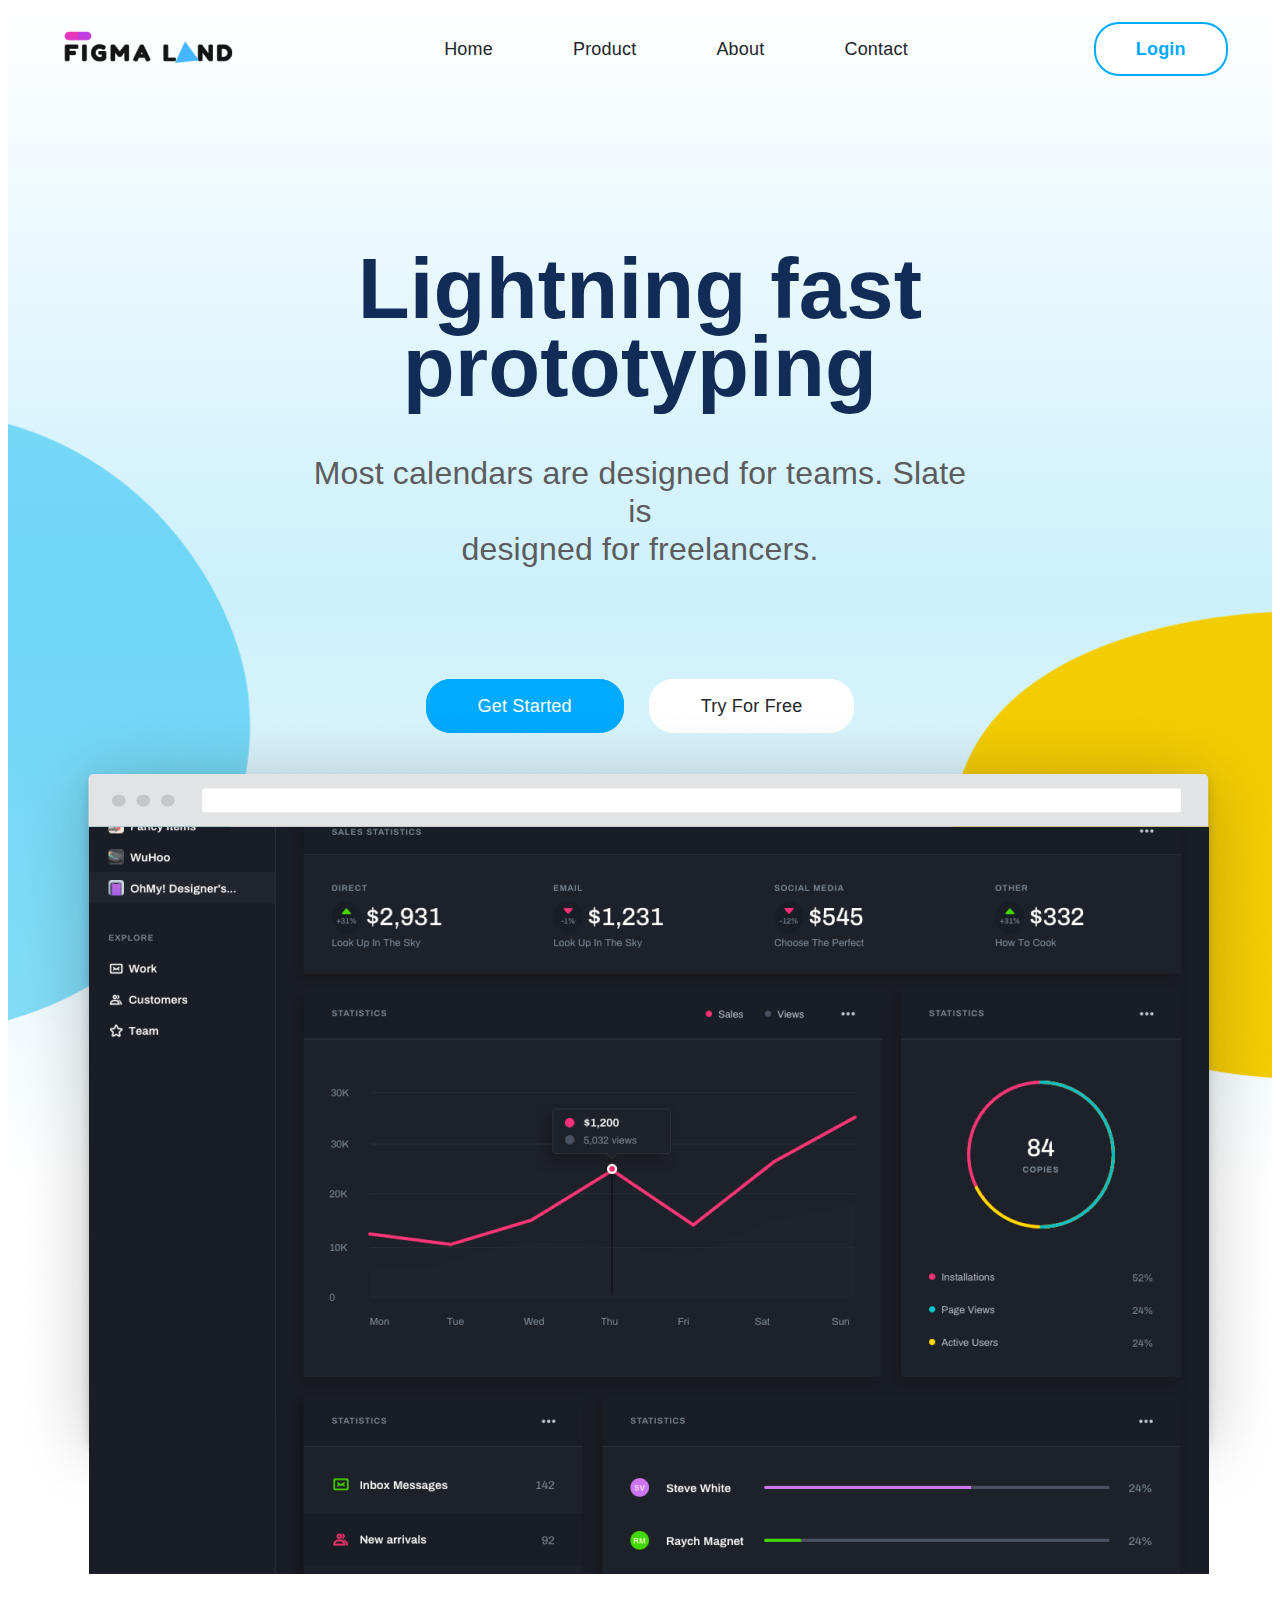
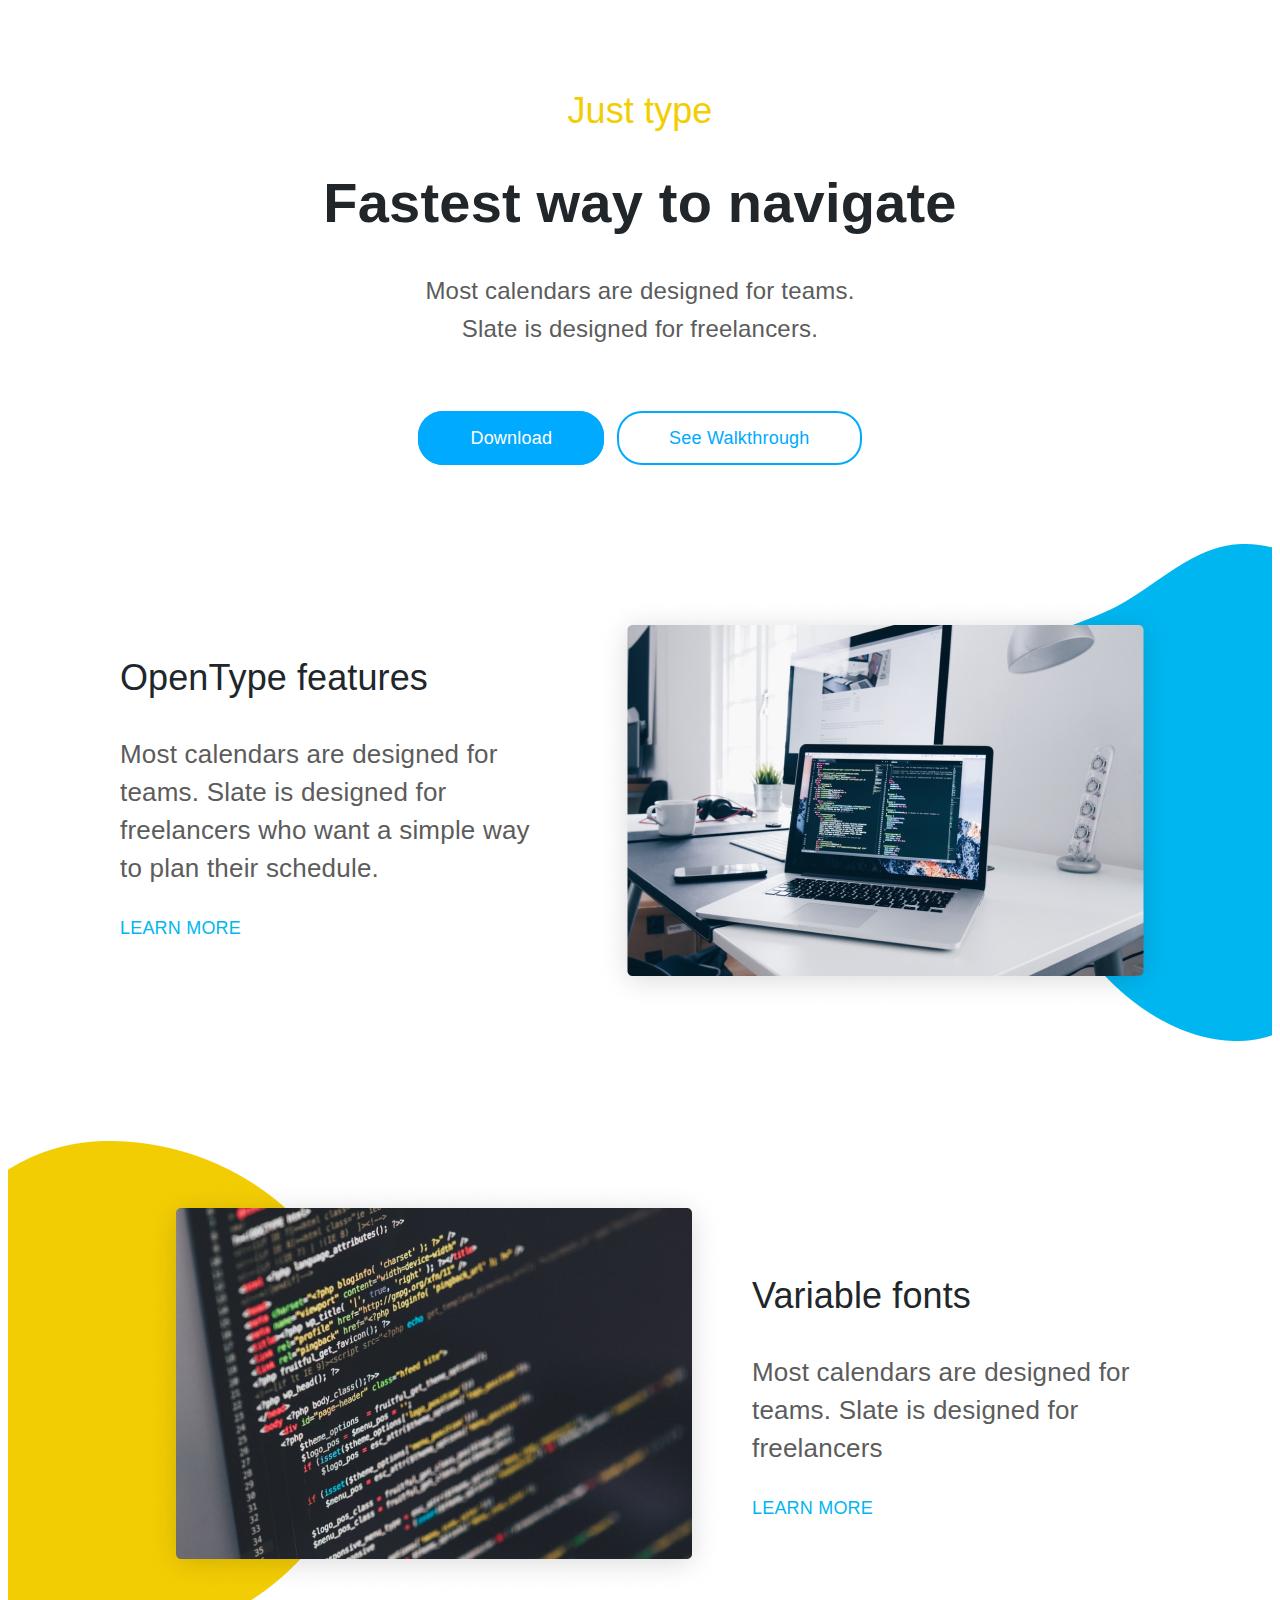
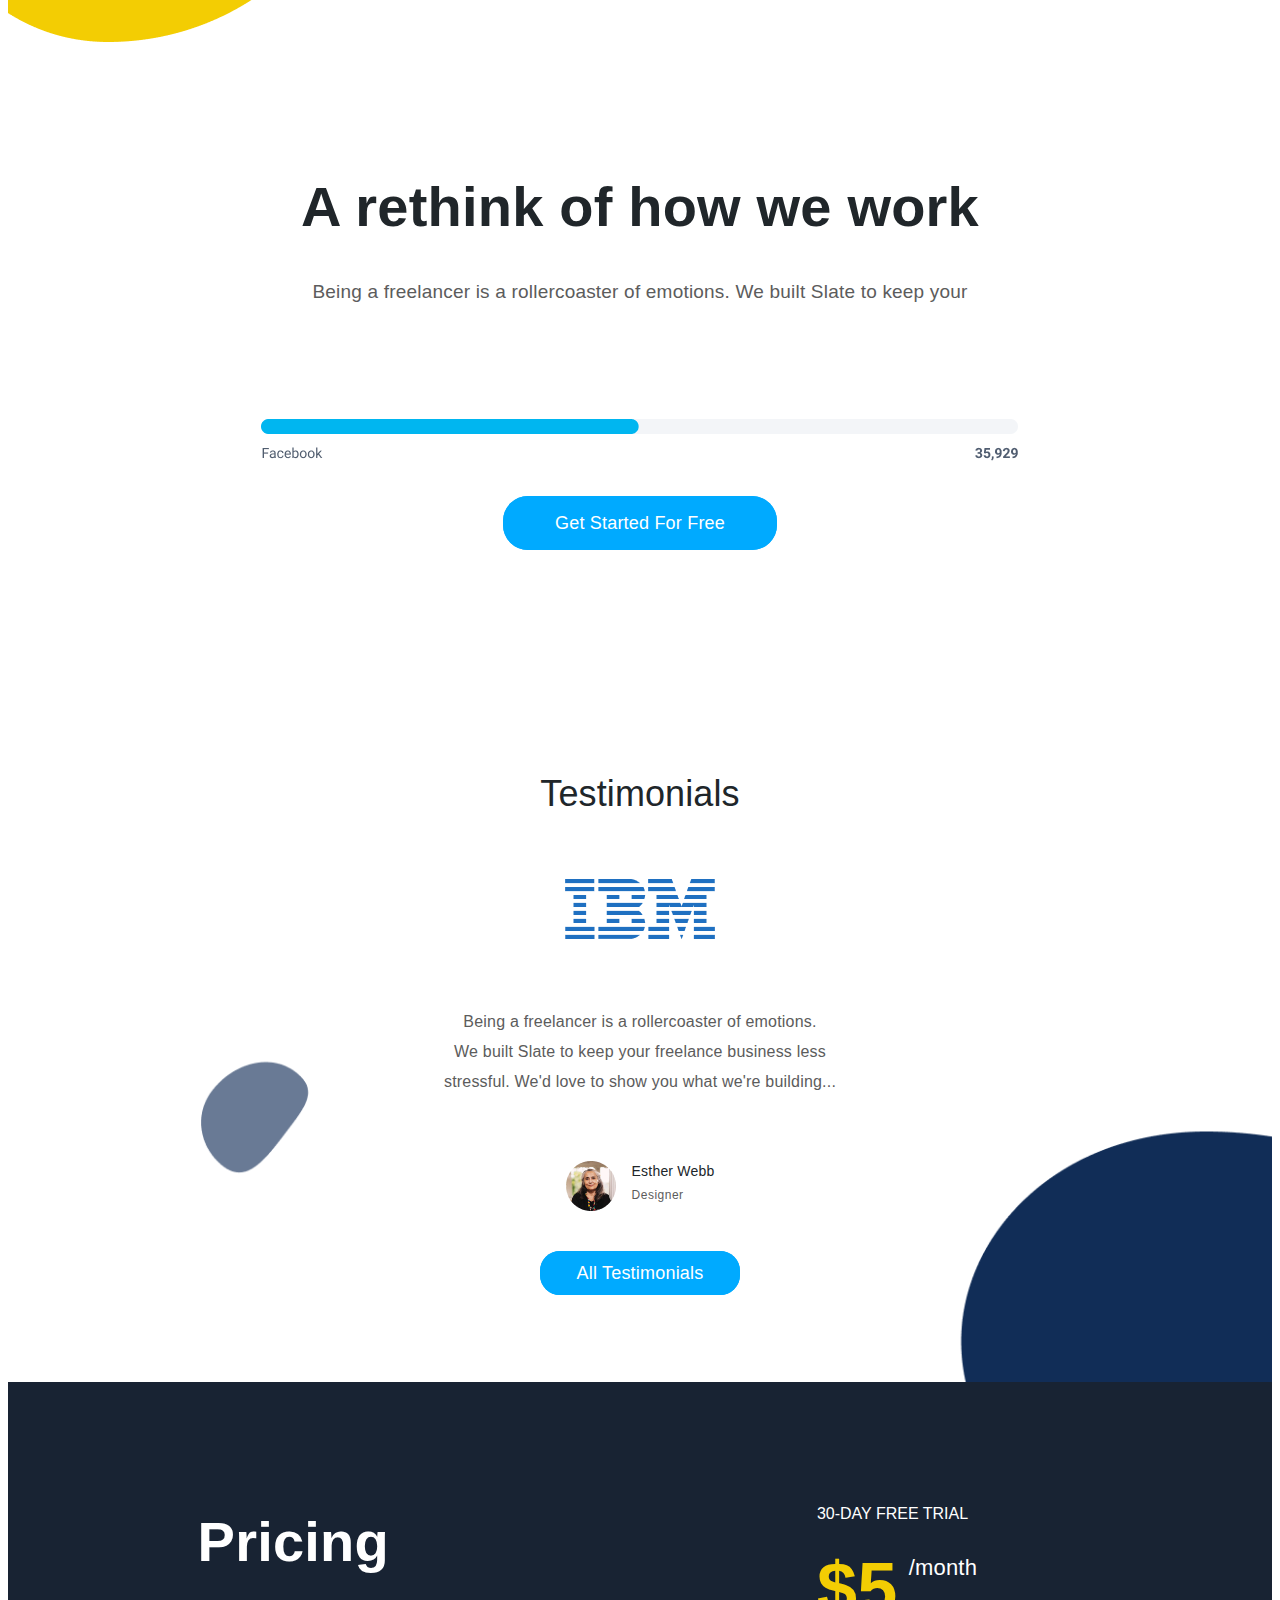
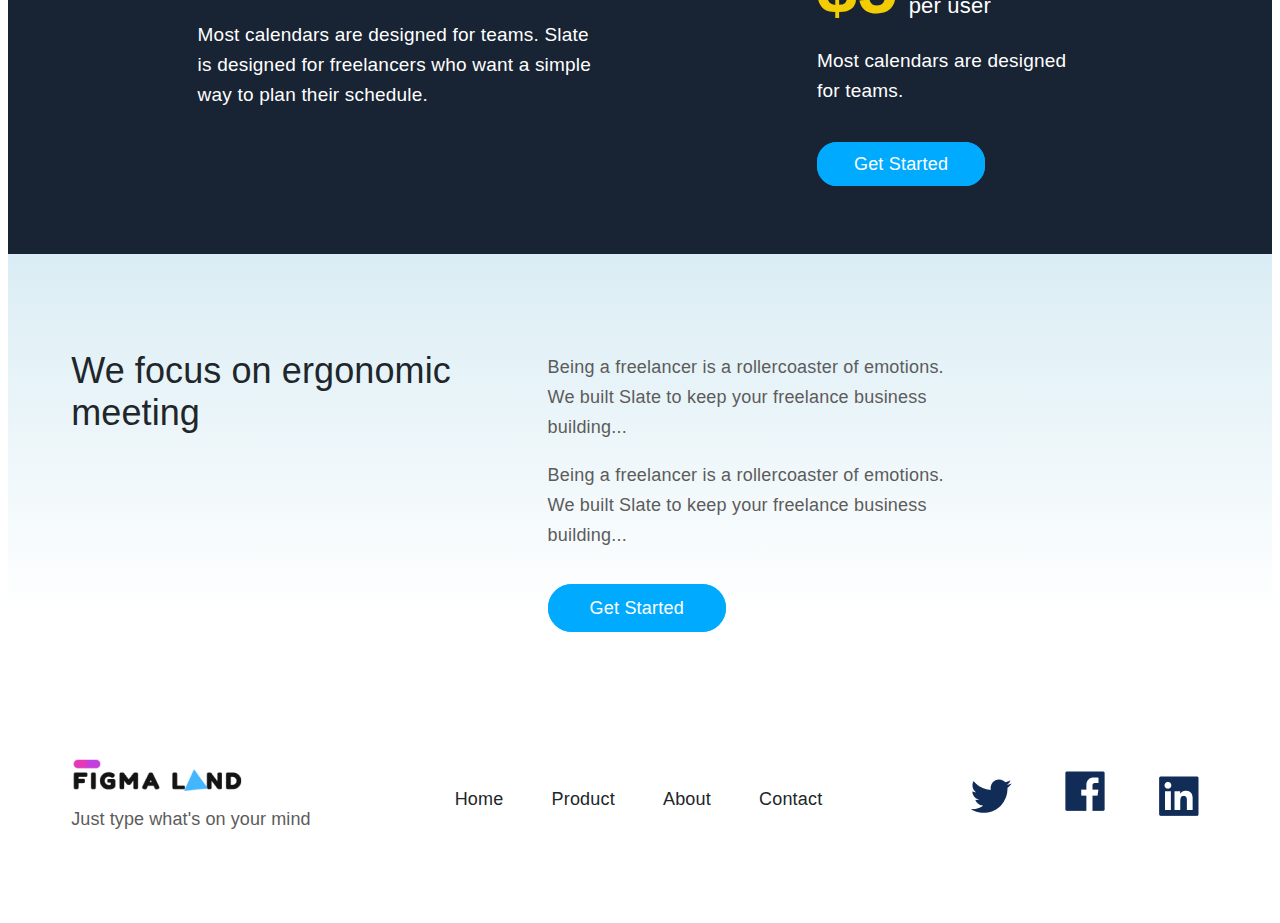
==== commit ed144f49: "Updated code with new feature" ====
--- a/index.html
+++ b/index.html
@@ -38,7 +38,7 @@
         
 
         <div class="login">
-            <a href="login.html" class="login-button" >Login</a>
+            <a href="#" class="login-button" >Login</a>
         </div>
         <div class="toggle">
             <img src="images/togglepic.png" alt="">
--- a/style.css
+++ b/style.css
@@ -75,7 +75,7 @@
 .LightningText{
     text-align: center;
     margin: auto;
-    width: 93%;
+    width: 98%;
     
 
 }
@@ -1066,7 +1066,7 @@
     width: 60%;
 }
 .startedtry{
-    margin-left: -8rem;
+    margin-left: 0rem;
 }
 
 .navigateContainer p{
